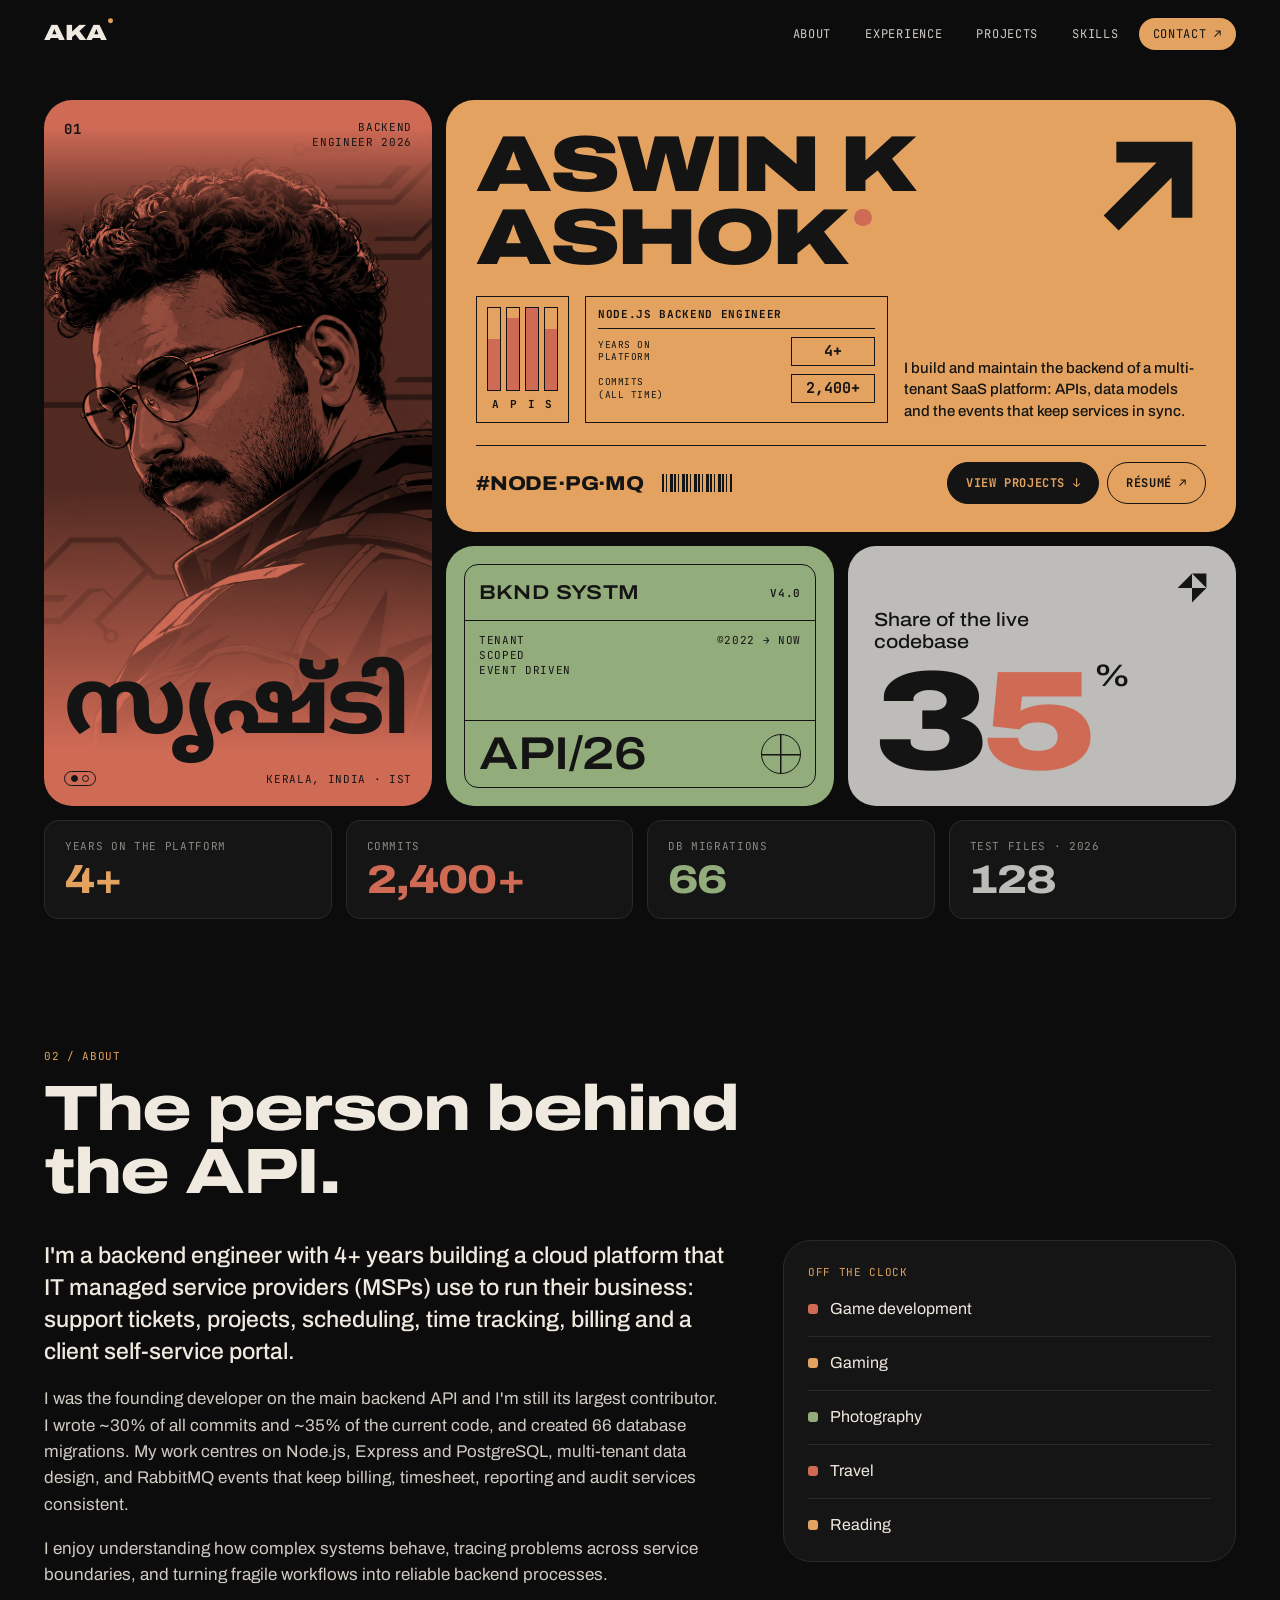
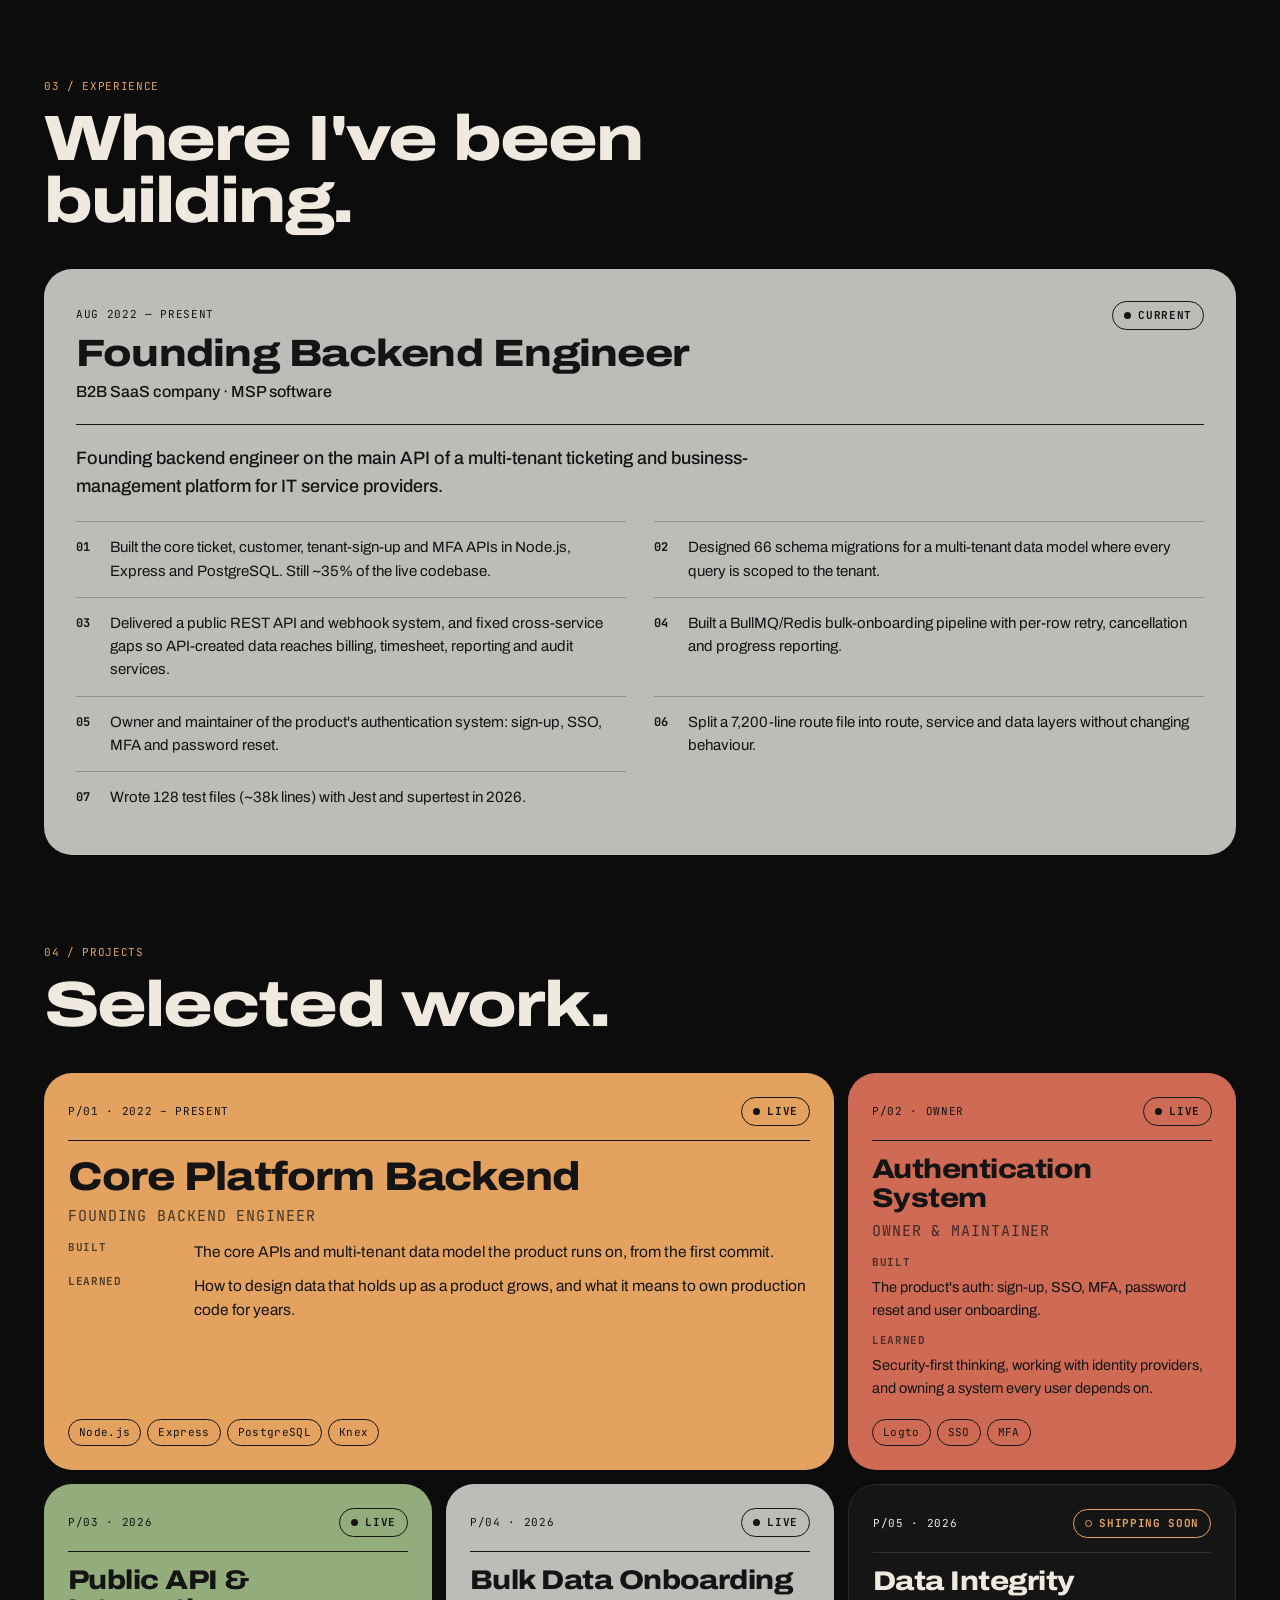
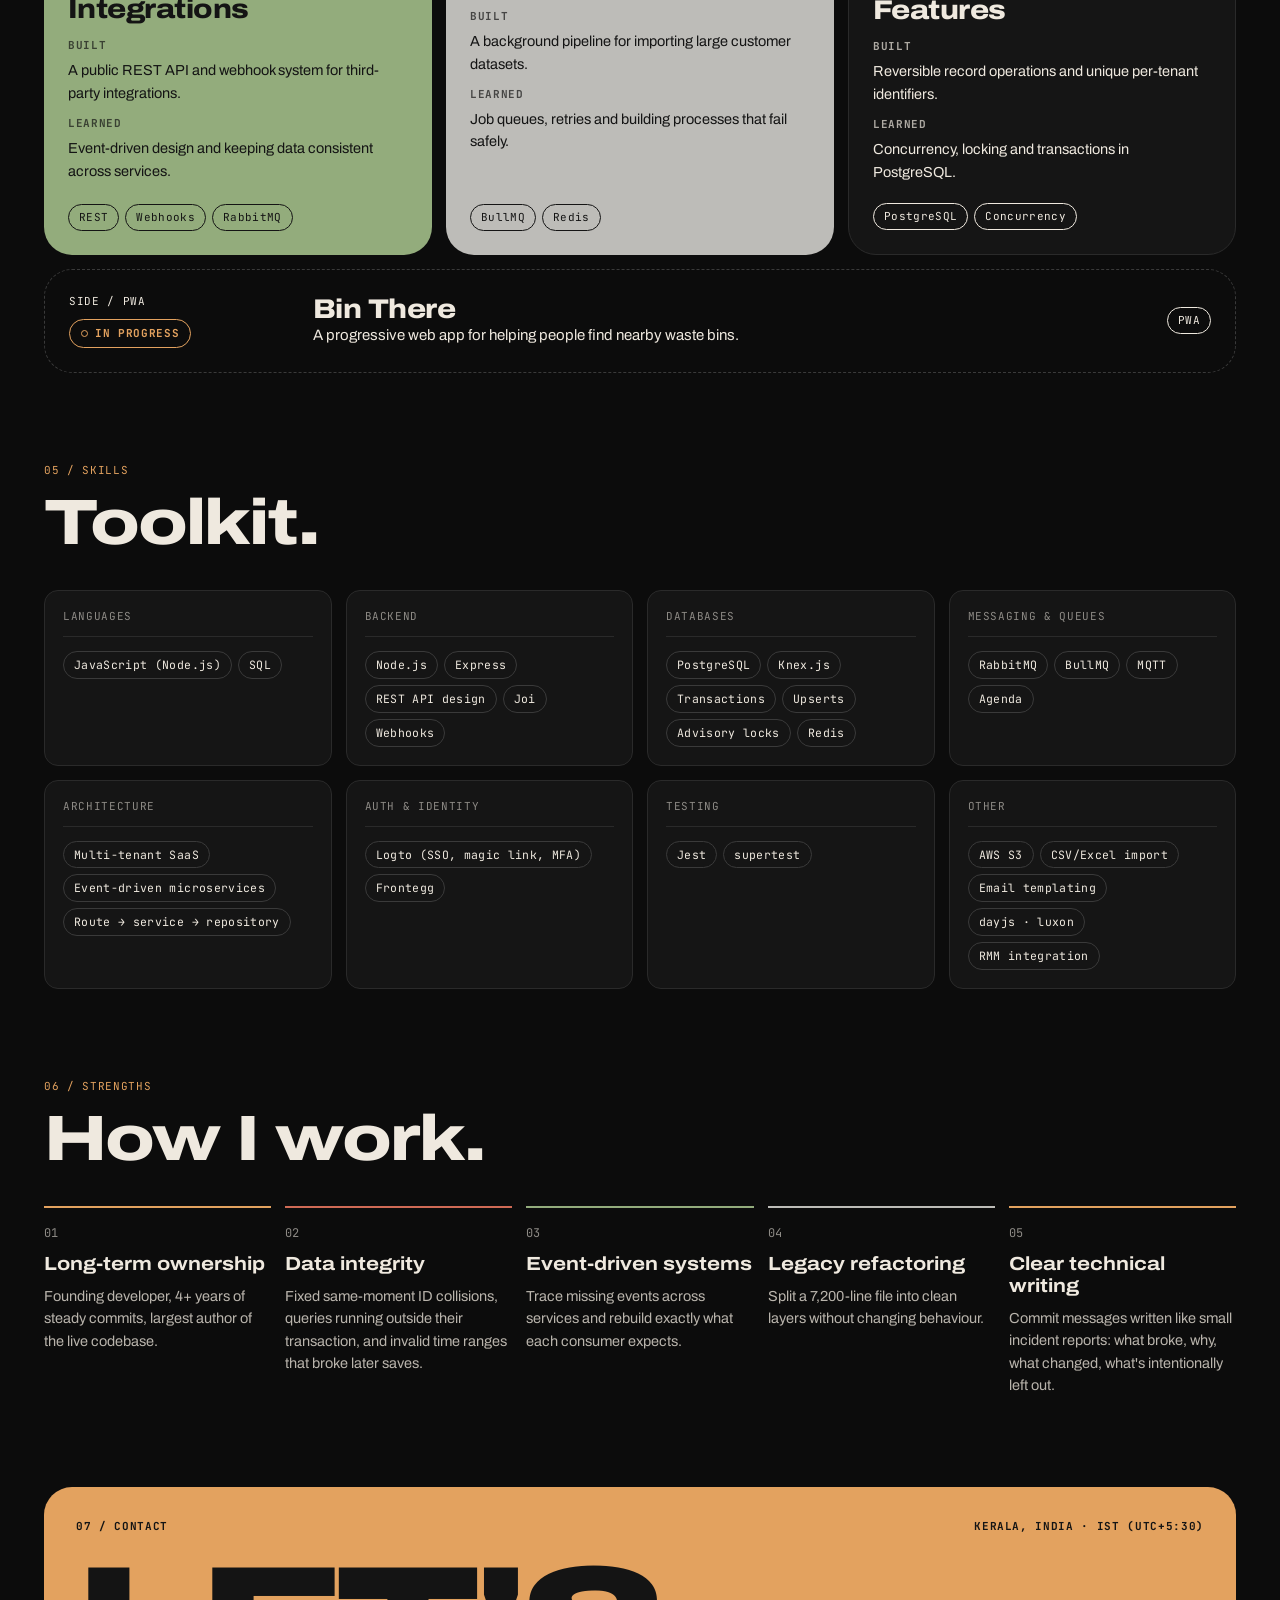
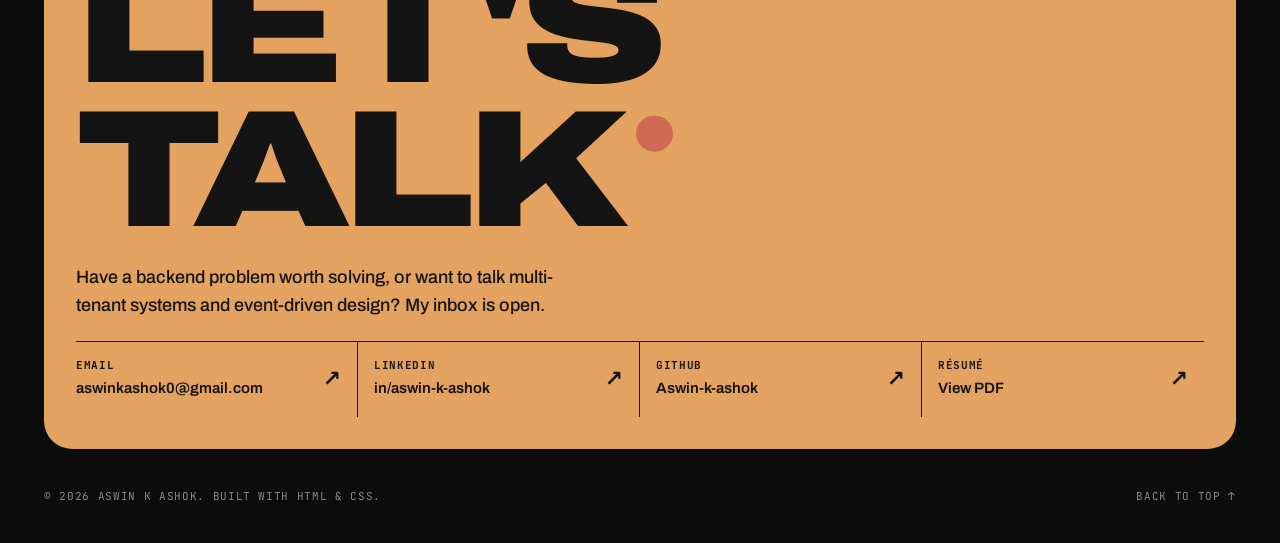
==== index.html @ 3f6110c0 "Redesign portfolio and add a new résumé Rebuild the site as a retro-cyberpunk bento grid: dark backg" ====
<!DOCTYPE html>
<html lang="en" class="no-js">

<head>
    <meta charset="UTF-8">
    <meta name="viewport" content="width=device-width, initial-scale=1.0">
    <title>Aswin K Ashok — Node.js Backend Engineer</title>
    <meta name="description"
        content="Aswin K Ashok is a Node.js backend engineer with 4+ years of experience building multi-tenant SaaS platforms, APIs, PostgreSQL data models and event-driven services.">
    <meta name="theme-color" content="#0c0c0c">
    <link rel="icon"
        href="data:image/svg+xml,%3Csvg xmlns='http://www.w3.org/2000/svg' viewBox='0 0 64 64'%3E%3Crect width='64' height='64' rx='14' fill='%23E3A25F'/%3E%3Ctext x='50%25' y='56%25' text-anchor='middle' dominant-baseline='middle' font-family='Arial Black,Arial' font-weight='900' font-size='30' fill='%23141414'%3EAK%3C/text%3E%3C/svg%3E">
    <link rel="preconnect" href="https://fonts.googleapis.com">
    <link rel="preconnect" href="https://fonts.gstatic.com" crossorigin>
    <link
        href="https://fonts.googleapis.com/css2?family=Archivo:wdth,wght@62..125,300..900&family=JetBrains+Mono:wght@400;500;700&family=Noto+Sans+Malayalam:wght@800&display=swap"
        rel="stylesheet">
    <link rel="stylesheet" href="style.css">
</head>

<body>

    <!-- ============ NAV ============ -->
    <header class="nav" id="top">
        <div class="wrap nav__inner">
            <a href="#hero" class="nav__logo">AKA<span class="dot"></span></a>
            <nav aria-label="Primary">
                <ul class="nav__menu" id="nav-menu">
                    <li><a href="#about">About</a></li>
                    <li><a href="#experience">Experience</a></li>
                    <li><a href="#projects">Projects</a></li>
                    <li><a href="#skills">Skills</a></li>
                    <li><a href="#contact" class="nav__cta">Contact ↗</a></li>
                </ul>
            </nav>
            <button class="nav__toggle" aria-label="Toggle menu" aria-expanded="false" aria-controls="nav-menu">
                <span></span><span></span>
            </button>
        </div>
    </header>

    <main>

        <!-- ============ HERO (bento) ============ -->
        <section class="hero wrap" id="hero">
            <div class="bento">

                <!-- Photo card -->
                <article class="card card--red hero__photo reveal">
                    <div class="card__meta">
                        <span class="mono">01</span>
                        <span class="mono right">Backend<br>Engineer 2026</span>
                    </div>
                    <img src="profile_pic.png" alt="Portrait of Aswin K Ashok" class="duotone">
                    <div class="glyph" lang="ml" aria-hidden="true">സൃഷ്ടി</div>
                    <div class="card__foot">
                        <span class="pill-dots"><i></i><i></i></span>
                        <span class="mono">Kerala, India · IST</span>
                    </div>
                </article>

                <!-- Name card -->
                <article class="card card--orange hero__name reveal">
                    <div class="hero__top">
                        <h1 class="wordmark">ASWIN K<br>ASHOK<span class="dot dot--red"></span></h1>
                        <svg class="arrow" viewBox="0 0 100 100" aria-hidden="true">
                            <path d="M22 12 H88 V78 H70 V43 L24 89 L11 76 L57 30 H22 Z" />
                        </svg>
                    </div>

                    <div class="hero__mid">
                        <div class="gauge" aria-hidden="true">
                            <div class="gauge__bars">
                                <span style="--h:62%"></span><span style="--h:88%"></span><span
                                    style="--h:100%"></span><span style="--h:74%"></span>
                            </div>
                            <div class="gauge__labels mono"><span>A</span><span>P</span><span>I</span><span>S</span>
                            </div>
                        </div>
                        <div class="readout">
                            <div class="readout__head mono">NODE.JS BACKEND ENGINEER</div>
                            <div class="readout__row">
                                <span class="mono">YEARS ON<br>PLATFORM</span>
                                <span class="readout__val">4+</span>
                            </div>
                            <div class="readout__row">
                                <span class="mono">COMMITS<br>(ALL TIME)</span>
                                <span class="readout__val">2,400+</span>
                            </div>
                        </div>
                        <p class="hero__tagline">I build and maintain the backend of a multi-tenant SaaS platform:
                            APIs, data models and the events that keep services in sync.</p>
                    </div>

                    <div class="hero__bottom">
                        <span class="code">#NODE·PG·MQ</span>
                        <span class="barcode" aria-hidden="true"></span>
                        <div class="hero__ctas">
                            <a href="#projects" class="btn btn--dark">View Projects ↓</a>
                            <a href="Aswin-K-Ashok-Resume.pdf"
                                class="btn btn--line" target="_blank" rel="noopener">Résumé ↗</a>
                        </div>
                    </div>
                </article>

                <!-- System card -->
                <a href="#experience" class="card card--green hero__sys reveal">
                    <div class="sys__panel">
                        <div class="sys__title">
                            <span>BKND SYSTM</span>
                            <span class="mono">v4.0</span>
                        </div>
                        <div class="sys__body">
                            <span class="mono">TENANT<br>SCOPED<br>EVENT DRIVEN</span>
                            <span class="mono">©2022 → NOW</span>
                        </div>
                        <div class="sys__foot">
                            <span class="sys__big">API/26</span>
                            <span class="sys__icon" aria-hidden="true"></span>
                        </div>
                    </div>
                </a>

                <!-- Number card -->
                <article class="card card--grey hero__num reveal">
                    <svg class="mark" viewBox="0 0 40 40" aria-hidden="true">
                        <path d="M20 4 L36 4 L36 20 Z M4 20 L20 4 L20 20 Z M20 20 L36 20 L20 36 Z" />
                    </svg>
                    <p class="num__label">Share of the live<br>codebase</p>
                    <div class="num__big">3<span>5</span><sup>%</sup></div>
                </article>
            </div>
        </section>

        <!-- ============ STATS ============ -->
        <section class="stats wrap" id="stats" aria-label="Key numbers">
            <div class="stat reveal"><span class="mono">YEARS ON THE PLATFORM</span><strong>4+</strong></div>
            <div class="stat reveal"><span class="mono">COMMITS</span><strong>2,400+</strong></div>
            <div class="stat reveal"><span class="mono">DB MIGRATIONS</span><strong>66</strong></div>
            <div class="stat reveal"><span class="mono">TEST FILES · 2026</span><strong>128</strong></div>
        </section>

        <!-- ============ ABOUT ============ -->
        <section class="section wrap" id="about">
            <header class="section__head reveal">
                <span class="mono tag">02 / ABOUT</span>
                <h2>The person behind<br>the API.</h2>
            </header>
            <div class="about">
                <div class="about__text reveal">
                    <p class="lead">I'm a backend engineer with 4+ years building a cloud platform that IT managed
                        service providers (MSPs) use to run their business: support tickets, projects, scheduling,
                        time tracking, billing and a client self-service portal.</p>
                    <p>I was the founding developer on the main backend API and I'm still its largest contributor. I
                        wrote ~30% of all commits and ~35% of the current code, and created 66 database migrations.
                        My work centres on Node.js, Express and PostgreSQL, multi-tenant data design, and RabbitMQ
                        events that keep billing, timesheet, reporting and audit services consistent.</p>
                    <p>I enjoy understanding how complex systems behave, tracing problems across service
                        boundaries, and turning fragile workflows into reliable backend processes.</p>
                </div>
                <aside class="card card--dark about__side reveal">
                    <span class="mono tag">OFF THE CLOCK</span>
                    <ul class="interests">
                        <li><span class="sq sq--red"></span>Game development</li>
                        <li><span class="sq sq--orange"></span>Gaming</li>
                        <li><span class="sq sq--green"></span>Photography</li>
                        <li><span class="sq sq--red"></span>Travel</li>
                        <li><span class="sq sq--orange"></span>Reading</li>
                    </ul>
                </aside>
            </div>
        </section>

        <!-- ============ EXPERIENCE ============ -->
        <section class="section wrap" id="experience">
            <header class="section__head reveal">
                <span class="mono tag">03 / EXPERIENCE</span>
                <h2>Where I've been<br>building.</h2>
            </header>

            <article class="card card--grey job reveal">
                <div class="job__head">
                    <div>
                        <span class="mono">AUG 2022 — PRESENT</span>
                        <h3>Founding Backend Engineer</h3>
                        <p class="job__co">B2B SaaS company · MSP software</p>
                    </div>
                    <span class="badge"><i></i>Current</span>
                </div>
                <p class="job__summary">Founding backend engineer on the main API of a multi-tenant ticketing and
                    business-management platform for IT service providers.</p>
                <ol class="job__list">
                    <li>Built the core ticket, customer, tenant-sign-up and MFA APIs in Node.js, Express and
                        PostgreSQL. Still ~35% of the live codebase.</li>
                    <li>Designed 66 schema migrations for a multi-tenant data model where every query is scoped to
                        the tenant.</li>
                    <li>Delivered a public REST API and webhook system, and fixed cross-service gaps so API-created
                        data reaches billing, timesheet, reporting and audit services.</li>
                    <li>Built a BullMQ/Redis bulk-onboarding pipeline with per-row retry, cancellation and progress
                        reporting.</li>
                    <li>Owner and maintainer of the product's authentication system: sign-up, SSO, MFA and password reset.</li>
                    <li>Split a 7,200-line route file into route, service and data layers without changing
                        behaviour.</li>
                    <li>Wrote 128 test files (~38k lines) with Jest and supertest in 2026.</li>
                </ol>
            </article>
        </section>

        <!-- ============ PROJECTS ============ -->
        <section class="section wrap" id="projects">
            <header class="section__head reveal">
                <span class="mono tag">04 / PROJECTS</span>
                <h2>Selected work.</h2>
            </header>

            <div class="projects">

                <article class="card card--orange proj proj--wide reveal">
                    <div class="proj__meta">
                        <span class="mono">P/01 · 2022 – PRESENT</span>
                        <span class="badge"><i></i>Live</span>
                    </div>
                    <h3>Core Platform Backend</h3>
                    <p class="proj__role mono">Founding backend engineer</p>
                    <dl>
                        <dt class="mono">Built</dt>
                        <dd>The core APIs and multi-tenant data model the product runs on, from the first commit.</dd>
                        <dt class="mono">Learned</dt>
                        <dd>How to design data that holds up as a product grows, and what it means to own production
                            code for years.</dd>
                    </dl>
                    <ul class="tags">
                        <li>Node.js</li><li>Express</li><li>PostgreSQL</li><li>Knex</li>
                    </ul>
                </article>

                <article class="card card--red proj reveal">
                    <div class="proj__meta">
                        <span class="mono">P/02 · OWNER</span>
                        <span class="badge"><i></i>Live</span>
                    </div>
                    <h3>Authentication System</h3>
                    <p class="proj__role mono">Owner &amp; maintainer</p>
                    <dl>
                        <dt class="mono">Built</dt>
                        <dd>The product's auth: sign-up, SSO, MFA, password reset and user onboarding.</dd>
                        <dt class="mono">Learned</dt>
                        <dd>Security-first thinking, working with identity providers, and owning a system every user
                            depends on.</dd>
                    </dl>
                    <ul class="tags">
                        <li>Logto</li><li>SSO</li><li>MFA</li>
                    </ul>
                </article>

                <article class="card card--green proj reveal">
                    <div class="proj__meta">
                        <span class="mono">P/03 · 2026</span>
                        <span class="badge"><i></i>Live</span>
                    </div>
                    <h3>Public API &amp; Integrations</h3>
                    <dl>
                        <dt class="mono">Built</dt>
                        <dd>A public REST API and webhook system for third-party integrations.</dd>
                        <dt class="mono">Learned</dt>
                        <dd>Event-driven design and keeping data consistent across services.</dd>
                    </dl>
                    <ul class="tags">
                        <li>REST</li><li>Webhooks</li><li>RabbitMQ</li>
                    </ul>
                </article>

                <article class="card card--grey proj reveal">
                    <div class="proj__meta">
                        <span class="mono">P/04 · 2026</span>
                        <span class="badge"><i></i>Live</span>
                    </div>
                    <h3>Bulk Data Onboarding</h3>
                    <dl>
                        <dt class="mono">Built</dt>
                        <dd>A background pipeline for importing large customer datasets.</dd>
                        <dt class="mono">Learned</dt>
                        <dd>Job queues, retries and building processes that fail safely.</dd>
                    </dl>
                    <ul class="tags">
                        <li>BullMQ</li><li>Redis</li>
                    </ul>
                </article>

                <article class="card card--dark proj reveal">
                    <div class="proj__meta">
                        <span class="mono">P/05 · 2026</span>
                        <span class="badge badge--wip"><i></i>Shipping soon</span>
                    </div>
                    <h3>Data Integrity Features</h3>
                    <dl>
                        <dt class="mono">Built</dt>
                        <dd>Reversible record operations and unique per-tenant identifiers.</dd>
                        <dt class="mono">Learned</dt>
                        <dd>Concurrency, locking and transactions in PostgreSQL.</dd>
                    </dl>
                    <ul class="tags">
                        <li>PostgreSQL</li><li>Concurrency</li>
                    </ul>
                </article>

                <article class="card card--outline proj proj--side reveal">
                    <div class="proj__meta">
                        <span class="mono">SIDE / PWA</span>
                        <span class="badge badge--wip"><i></i>In progress</span>
                    </div>
                    <div>
                        <h3>Bin There</h3>
                        <p>A progressive web app for helping people find nearby waste bins.</p>
                    </div>
                    <ul class="tags">
                        <li>PWA</li>
                    </ul>
                </article>
            </div>
        </section>

        <!-- ============ SKILLS ============ -->
        <section class="section wrap" id="skills">
            <header class="section__head reveal">
                <span class="mono tag">05 / SKILLS</span>
                <h2>Toolkit.</h2>
            </header>

            <div class="skills">
                <div class="skill reveal"><span class="mono">Languages</span>
                    <ul class="tags"><li>JavaScript (Node.js)</li><li>SQL</li></ul>
                </div>
                <div class="skill reveal"><span class="mono">Backend</span>
                    <ul class="tags"><li>Node.js</li><li>Express</li><li>REST API design</li><li>Joi</li><li>Webhooks</li></ul>
                </div>
                <div class="skill reveal"><span class="mono">Databases</span>
                    <ul class="tags"><li>PostgreSQL</li><li>Knex.js</li><li>Transactions</li><li>Upserts</li><li>Advisory locks</li><li>Redis</li></ul>
                </div>
                <div class="skill reveal"><span class="mono">Messaging &amp; Queues</span>
                    <ul class="tags"><li>RabbitMQ</li><li>BullMQ</li><li>MQTT</li><li>Agenda</li></ul>
                </div>
                <div class="skill reveal"><span class="mono">Architecture</span>
                    <ul class="tags"><li>Multi-tenant SaaS</li><li>Event-driven microservices</li><li>Route → service → repository</li></ul>
                </div>
                <div class="skill reveal"><span class="mono">Auth &amp; Identity</span>
                    <ul class="tags"><li>Logto (SSO, magic link, MFA)</li><li>Frontegg</li></ul>
                </div>
                <div class="skill reveal"><span class="mono">Testing</span>
                    <ul class="tags"><li>Jest</li><li>supertest</li></ul>
                </div>
                <div class="skill reveal"><span class="mono">Other</span>
                    <ul class="tags"><li>AWS S3</li><li>CSV/Excel import</li><li>Email templating</li><li>dayjs · luxon</li><li>RMM integration</li></ul>
                </div>
            </div>
        </section>

        <!-- ============ HIGHLIGHTS ============ -->
        <section class="section wrap" id="highlights">
            <header class="section__head reveal">
                <span class="mono tag">06 / STRENGTHS</span>
                <h2>How I work.</h2>
            </header>
            <div class="highlights">
                <div class="hl reveal"><span class="hl__n">01</span>
                    <h3>Long-term ownership</h3>
                    <p>Founding developer, 4+ years of steady commits, largest author of the live codebase.</p>
                </div>
                <div class="hl reveal"><span class="hl__n">02</span>
                    <h3>Data integrity</h3>
                    <p>Fixed same-moment ID collisions, queries running outside their transaction, and invalid time
                        ranges that broke later saves.</p>
                </div>
                <div class="hl reveal"><span class="hl__n">03</span>
                    <h3>Event-driven systems</h3>
                    <p>Trace missing events across services and rebuild exactly what each consumer expects.</p>
                </div>
                <div class="hl reveal"><span class="hl__n">04</span>
                    <h3>Legacy refactoring</h3>
                    <p>Split a 7,200-line file into clean layers without changing behaviour.</p>
                </div>
                <div class="hl reveal"><span class="hl__n">05</span>
                    <h3>Clear technical writing</h3>
                    <p>Commit messages written like small incident reports: what broke, why, what changed, what's
                        intentionally left out.</p>
                </div>
            </div>
        </section>

        <!-- ============ CONTACT ============ -->
        <section class="section wrap" id="contact">
            <div class="card card--orange contact reveal">
                <div class="contact__top">
                    <span class="mono">07 / CONTACT</span>
                    <span class="mono">KERALA, INDIA · IST (UTC+5:30)</span>
                </div>
                <h2 class="contact__title">LET'S<br>TALK<span class="dot dot--red"></span></h2>
                <p class="contact__blurb">Have a backend problem worth solving, or want to talk multi-tenant
                    systems and event-driven design? My inbox is open.</p>
                <div class="contact__links">
                    <a href="mailto:aswinkashok0@gmail.com" class="clink">
                        <span class="mono">EMAIL</span><span>aswinkashok0@gmail.com</span><b>↗</b>
                    </a>
                    <a href="https://www.linkedin.com/in/aswin-k-ashok/" target="_blank" rel="noopener" class="clink">
                        <span class="mono">LINKEDIN</span><span>in/aswin-k-ashok</span><b>↗</b>
                    </a>
                    <a href="https://github.com/Aswin-k-ashok" target="_blank" rel="noopener" class="clink">
                        <span class="mono">GITHUB</span><span>Aswin-k-ashok</span><b>↗</b>
                    </a>
                    <a href="Aswin-K-Ashok-Resume.pdf"
                        target="_blank" rel="noopener" class="clink">
                        <span class="mono">RÉSUMÉ</span><span>View PDF</span><b>↗</b>
                    </a>
                </div>
            </div>
        </section>

    </main>

    <footer class="footer wrap">
        <span class="mono">© 2026 Aswin K Ashok. Built with HTML &amp; CSS.</span>
        <a href="#hero" class="mono">Back to top ↑</a>
    </footer>

    <script src="script.js"></script>
</body>

</html>
---- style.css ----
/* =========================================================
   Aswin K Ashok — portfolio
   Retro-cyberpunk bento: black canvas, warm panel colours,
   wide grotesk display type + mono micro-labels.
   ========================================================= */

:root {
    --bg: #0c0c0c;
    --bg-2: #151515;
    --line-dark: #2a2a2a;
    --ink: #141414;
    --paper: #efe9df;
    --muted: #8d8a85;

    --red: #cf6a55;
    --orange: #e3a25f;
    --green: #93ac7c;
    --grey: #bdbcb8;

    --radius: 28px;
    --radius-sm: 14px;
    --gap: 14px;

    --display: "Archivo", "Arial Black", system-ui, sans-serif;
    --mono: "JetBrains Mono", ui-monospace, "SFMono-Regular", Consolas, monospace;
}

*,
*::before,
*::after {
    margin: 0;
    padding: 0;
    box-sizing: border-box;
}

html {
    scroll-behavior: smooth;
    scroll-padding-top: 90px;
}

body {
    background: var(--bg);
    color: var(--paper);
    font-family: var(--display);
    font-stretch: 100%;
    font-size: 16px;
    line-height: 1.55;
    -webkit-font-smoothing: antialiased;
    overflow-x: hidden;
}

img {
    display: block;
    max-width: 100%;
}

a {
    color: inherit;
    text-decoration: none;
}

ul,
ol {
    list-style: none;
}

::selection {
    background: var(--orange);
    color: var(--ink);
}

:focus-visible {
    outline: 2px solid var(--orange);
    outline-offset: 3px;
    border-radius: 6px;
}

.wrap {
    width: 100%;
    max-width: 1240px;
    margin: 0 auto;
    padding: 0 24px;
}

.mono {
    font-family: var(--mono);
    font-size: 11px;
    letter-spacing: 0.06em;
    text-transform: uppercase;
    line-height: 1.35;
}

.right {
    text-align: right;
}

.dot {
    display: inline-block;
    width: 0.22em;
    height: 0.22em;
    border-radius: 50%;
    background: var(--orange);
    margin-left: 0.08em;
    vertical-align: top;
    transform: translateY(0.1em);
}

.dot--red {
    background: var(--red);
}

/* ---------------- Cards ---------------- */

.card {
    position: relative;
    border-radius: var(--radius);
    padding: 24px;
    color: var(--ink);
    overflow: hidden;
}

.card--red { background: var(--red); }
.card--orange { background: var(--orange); }
.card--green { background: var(--green); }
.card--grey { background: var(--grey); }

.card--dark {
    background: var(--bg-2);
    color: var(--paper);
    border: 1px solid var(--line-dark);
}

.card--outline {
    background: transparent;
    color: var(--paper);
    border: 1.5px dashed #3a3a3a;
}

/* ---------------- Nav ---------------- */

.nav {
    position: fixed;
    inset: 0 0 auto 0;
    z-index: 50;
    padding: 16px 0;
    transition: background 0.3s, backdrop-filter 0.3s, padding 0.3s;
}

.nav.is-scrolled {
    background: rgba(12, 12, 12, 0.78);
    backdrop-filter: blur(12px);
    -webkit-backdrop-filter: blur(12px);
    padding: 10px 0;
    border-bottom: 1px solid var(--line-dark);
}

.nav__inner {
    display: flex;
    align-items: center;
    justify-content: space-between;
}

.nav__logo {
    font-weight: 900;
    font-stretch: 125%;
    font-size: 22px;
    letter-spacing: -0.01em;
}

.nav__menu {
    display: flex;
    align-items: center;
    gap: 6px;
}

.nav__menu a {
    font-family: var(--mono);
    font-size: 12px;
    text-transform: uppercase;
    letter-spacing: 0.06em;
    padding: 8px 14px;
    border-radius: 999px;
    color: #cfcac2;
    transition: background 0.2s, color 0.2s;
}

.nav__menu a:hover {
    background: #1f1f1f;
    color: var(--paper);
}

.nav__menu .nav__cta {
    background: var(--orange);
    color: var(--ink);
}

.nav__menu .nav__cta:hover {
    background: var(--paper);
    color: var(--ink);
}

.nav__toggle {
    display: none;
    width: 44px;
    height: 44px;
    border-radius: 50%;
    border: 1px solid #333;
    background: var(--bg-2);
    cursor: pointer;
    flex-direction: column;
    align-items: center;
    justify-content: center;
    gap: 6px;
}

.nav__toggle span {
    display: block;
    width: 18px;
    height: 2px;
    background: var(--paper);
    transition: transform 0.25s;
}

.nav__toggle[aria-expanded="true"] span:first-child { transform: translateY(4px) rotate(45deg); }
.nav__toggle[aria-expanded="true"] span:last-child { transform: translateY(-4px) rotate(-45deg); }

/* ---------------- Hero bento ---------------- */

.hero {
    padding-top: 100px;
    padding-bottom: var(--gap);
}

.bento {
    display: grid;
    grid-template-columns: repeat(12, 1fr);
    grid-template-rows: auto minmax(260px, auto);
    gap: var(--gap);
}

.hero__photo { grid-column: 1 / 5; grid-row: 1 / 3; }
.hero__name { grid-column: 5 / 13; grid-row: 1; }
.hero__sys { grid-column: 5 / 9; grid-row: 2; }
.hero__num { grid-column: 9 / 13; grid-row: 2; }

/* Photo card */
.hero__photo {
    display: flex;
    flex-direction: column;
    min-height: 560px;
    padding: 20px;
}

.card__meta,
.card__foot {
    display: flex;
    justify-content: space-between;
    align-items: flex-start;
    position: relative;
    z-index: 2;
}

.card__meta .mono:first-child {
    font-size: 14px;
    font-weight: 700;
}

.duotone {
    position: absolute;
    inset: 0;
    width: 100%;
    height: 100%;
    object-fit: cover;
    object-position: 50% 20%;
    filter: grayscale(1) contrast(1.25) brightness(1.05);
    mix-blend-mode: multiply;
    -webkit-mask-image: linear-gradient(to bottom, transparent 4%, #000 18%, #000 55%, transparent 92%);
    mask-image: linear-gradient(to bottom, transparent 4%, #000 18%, #000 55%, transparent 92%);
}

.glyph {
    position: relative;
    z-index: 2;
    margin-top: auto;
    font-family: "Noto Sans Malayalam", var(--display);
    font-weight: 800;
    font-size: clamp(56px, 7vw, 92px);
    line-height: 1.1;
    color: var(--ink);
    letter-spacing: -0.02em;
}

.card__foot {
    margin-top: 10px;
    align-items: center;
}

.pill-dots {
    display: inline-flex;
    gap: 4px;
    border: 1.5px solid var(--ink);
    border-radius: 999px;
    padding: 3px 6px;
}

.pill-dots i {
    width: 7px;
    height: 7px;
    border-radius: 50%;
    border: 1.5px solid var(--ink);
}

.pill-dots i:first-child { background: var(--ink); }

/* Name card */
.hero__name {
    display: flex;
    flex-direction: column;
    gap: 22px;
    padding: 28px 30px;
}

.hero__top {
    display: flex;
    justify-content: space-between;
    align-items: flex-start;
    gap: 20px;
}

.wordmark {
    font-weight: 900;
    font-stretch: 125%;
    font-size: clamp(40px, 6.2vw, 84px);
    line-height: 0.92;
    letter-spacing: -0.03em;
}

.arrow {
    width: clamp(64px, 9vw, 120px);
    flex-shrink: 0;
    fill: var(--ink);
    transition: transform 0.4s cubic-bezier(.2, .8, .2, 1);
}

.hero__name:hover .arrow {
    transform: translate(6px, -6px);
}

.hero__mid {
    display: grid;
    grid-template-columns: auto 1fr 1fr;
    gap: 16px;
    align-items: stretch;
}

.gauge {
    border: 1.5px solid var(--ink);
    padding: 10px;
    display: flex;
    flex-direction: column;
    gap: 6px;
}

.gauge__bars {
    display: flex;
    gap: 5px;
    height: 84px;
}

.gauge__bars span {
    position: relative;
    width: 14px;
    border: 1.5px solid var(--ink);
}

.gauge__bars span::after {
    content: "";
    position: absolute;
    left: 0;
    right: 0;
    bottom: 0;
    height: var(--h);
    background: var(--red);
    transform-origin: bottom;
    animation: fill 1.6s cubic-bezier(.2, .8, .2, 1) both;
}

.gauge__bars span:nth-child(2)::after { animation-delay: .1s; }
.gauge__bars span:nth-child(3)::after { animation-delay: .2s; }
.gauge__bars span:nth-child(4)::after { animation-delay: .3s; }

@keyframes fill {
    from { transform: scaleY(0); }
    to { transform: scaleY(1); }
}

.gauge__labels {
    display: flex;
    justify-content: space-around;
    font-weight: 700;
}

.readout {
    border: 1.5px solid var(--ink);
    padding: 10px 12px;
    display: flex;
    flex-direction: column;
    gap: 8px;
}

.readout__head {
    font-weight: 700;
    border-bottom: 1.5px solid var(--ink);
    padding-bottom: 6px;
}

.readout__row {
    display: flex;
    justify-content: space-between;
    align-items: center;
    gap: 10px;
}

.readout__row .mono {
    font-size: 9.5px;
}

.readout__val {
    font-family: var(--mono);
    font-weight: 700;
    font-size: 15px;
    border: 1.5px solid var(--ink);
    padding: 2px 10px;
    min-width: 84px;
    text-align: center;
}

.hero__tagline {
    font-size: 15px;
    line-height: 1.45;
    font-weight: 500;
    align-self: end;
}

.hero__bottom {
    display: flex;
    align-items: center;
    gap: 18px;
    border-top: 1.5px solid var(--ink);
    padding-top: 16px;
    flex-wrap: wrap;
}

.code {
    font-weight: 800;
    font-stretch: 112%;
    font-size: 20px;
    letter-spacing: -0.01em;
}

.barcode {
    width: 70px;
    height: 18px;
    background: repeating-linear-gradient(90deg,
            var(--ink) 0 2px, transparent 2px 4px,
            var(--ink) 4px 5px, transparent 5px 8px,
            var(--ink) 8px 11px, transparent 11px 12px);
}

.hero__ctas {
    margin-left: auto;
    display: flex;
    gap: 8px;
    flex-wrap: wrap;
}

.btn {
    font-family: var(--mono);
    font-size: 12px;
    font-weight: 700;
    letter-spacing: 0.05em;
    text-transform: uppercase;
    padding: 11px 18px;
    border-radius: 999px;
    border: 1.5px solid var(--ink);
    transition: transform 0.2s, background 0.2s, color 0.2s;
}

.btn:hover { transform: translateY(-2px); }

.btn--dark {
    background: var(--ink);
    color: var(--orange);
}

.btn--line:hover {
    background: var(--ink);
    color: var(--orange);
}

/* System card */
.hero__sys {
    display: flex;
    padding: 18px;
    transition: transform 0.3s;
}

.hero__sys:hover { transform: translateY(-4px); }

.sys__panel {
    flex: 1;
    border: 1.5px solid var(--ink);
    border-radius: var(--radius-sm);
    display: flex;
    flex-direction: column;
}

.sys__title {
    display: flex;
    justify-content: space-between;
    align-items: center;
    padding: 12px 14px;
    border-bottom: 1.5px solid var(--ink);
    font-stretch: 118%;
    font-weight: 600;
    font-size: 20px;
    letter-spacing: 0.01em;
}

.sys__body {
    flex: 1;
    display: flex;
    justify-content: space-between;
    align-items: flex-start;
    padding: 12px 14px;
}

.sys__foot {
    display: flex;
    justify-content: space-between;
    align-items: center;
    border-top: 1.5px solid var(--ink);
    padding: 10px 14px;
}

.sys__big {
    font-stretch: 118%;
    font-weight: 600;
    font-size: clamp(30px, 3.6vw, 46px);
    line-height: 1;
    letter-spacing: -0.01em;
}

.sys__icon {
    width: 40px;
    height: 40px;
    border: 1.5px solid var(--ink);
    border-radius: 50%;
    background:
        linear-gradient(var(--ink), var(--ink)) center / 1.5px 100% no-repeat,
        linear-gradient(var(--ink), var(--ink)) center / 100% 1.5px no-repeat;
    transition: transform 0.6s;
}

.hero__sys:hover .sys__icon { transform: rotate(135deg); }

/* Number card */
.hero__num {
    display: flex;
    flex-direction: column;
    padding: 24px 26px;
}

.mark {
    width: 36px;
    align-self: flex-end;
    fill: var(--ink);
}

.num__label {
    margin-top: auto;
    font-stretch: 112%;
    font-size: 19px;
    line-height: 1.15;
    font-weight: 500;
}

.num__big {
    font-weight: 900;
    font-stretch: 125%;
    font-size: clamp(88px, 11vw, 150px);
    line-height: 0.85;
    letter-spacing: -0.04em;
    margin-top: 10px;
    display: flex;
    align-items: flex-start;
}

.num__big span { color: var(--red); }

.num__big sup {
    font-size: 0.22em;
    font-weight: 700;
    margin-left: 0.15em;
    letter-spacing: 0;
}

/* ---------------- Stats strip ---------------- */

.stats {
    display: grid;
    grid-template-columns: repeat(4, 1fr);
    gap: var(--gap);
    padding-bottom: 40px;
}

.stat {
    border: 1px solid var(--line-dark);
    border-radius: var(--radius-sm);
    padding: 18px 20px;
    display: flex;
    flex-direction: column;
    gap: 6px;
    background: var(--bg-2);
}

.stat .mono { color: var(--muted); }

.stat strong {
    font-weight: 800;
    font-stretch: 120%;
    font-size: clamp(28px, 3.4vw, 40px);
    line-height: 1;
    letter-spacing: -0.02em;
}

.stat:nth-child(1) strong { color: var(--orange); }
.stat:nth-child(2) strong { color: var(--red); }
.stat:nth-child(3) strong { color: var(--green); }
.stat:nth-child(4) strong { color: var(--grey); }

/* ---------------- Sections ---------------- */

.section {
    padding-top: 90px;
}

.section__head {
    display: flex;
    flex-direction: column;
    gap: 14px;
    margin-bottom: 36px;
}

.tag {
    color: var(--orange);
}

.section__head h2 {
    font-weight: 800;
    font-stretch: 125%;
    font-size: clamp(34px, 5vw, 64px);
    line-height: 0.98;
    letter-spacing: -0.03em;
}

/* About */
.about {
    display: grid;
    grid-template-columns: 1.6fr 1fr;
    gap: var(--gap);
    align-items: start;
}

.about__text {
    display: flex;
    flex-direction: column;
    gap: 18px;
    color: #cfcac2;
    font-size: 17px;
    max-width: 68ch;
}

.about__text .lead {
    color: var(--paper);
    font-size: clamp(19px, 2vw, 23px);
    line-height: 1.4;
    font-weight: 500;
}

.about__side {
    display: flex;
    flex-direction: column;
    gap: 18px;
}

.interests {
    display: flex;
    flex-direction: column;
    gap: 14px;
}

.interests li {
    display: flex;
    gap: 12px;
    align-items: baseline;
    font-size: 16px;
    padding-bottom: 14px;
    border-bottom: 1px solid var(--line-dark);
}

.interests li:last-child { border-bottom: 0; padding-bottom: 0; }

.sq {
    flex-shrink: 0;
    width: 10px;
    height: 10px;
    border-radius: 3px;
}

.sq--red { background: var(--red); }
.sq--orange { background: var(--orange); }
.sq--green { background: var(--green); }

/* Experience */
.job {
    padding: 32px;
}

.job__head {
    display: flex;
    justify-content: space-between;
    align-items: flex-start;
    gap: 16px;
    padding-bottom: 20px;
    border-bottom: 1.5px solid var(--ink);
}

.job__head h3 {
    font-weight: 800;
    font-stretch: 120%;
    font-size: clamp(24px, 3.2vw, 38px);
    line-height: 1.05;
    letter-spacing: -0.02em;
    margin: 8px 0 6px;
}

.job__co {
    font-weight: 500;
}

.job__summary {
    font-size: 18px;
    font-weight: 500;
    margin: 20px 0;
    max-width: 70ch;
}

.job__list {
    display: grid;
    grid-template-columns: 1fr 1fr;
    gap: 0 28px;
    counter-reset: b;
}

.job__list li {
    counter-increment: b;
    display: grid;
    grid-template-columns: 34px 1fr;
    padding: 14px 0;
    border-top: 1px solid rgba(20, 20, 20, 0.25);
    font-size: 15px;
}

.job__list li::before {
    content: counter(b, decimal-leading-zero);
    font-family: var(--mono);
    font-size: 12px;
    font-weight: 700;
    padding-top: 2px;
}

.badge {
    display: inline-flex;
    align-items: center;
    gap: 7px;
    font-family: var(--mono);
    font-size: 11px;
    font-weight: 700;
    text-transform: uppercase;
    letter-spacing: 0.06em;
    border: 1.5px solid currentColor;
    border-radius: 999px;
    padding: 5px 11px;
    white-space: nowrap;
}

.badge i {
    width: 7px;
    height: 7px;
    border-radius: 50%;
    background: currentColor;
    animation: blink 2s infinite;
}

.badge--wip i {
    background: transparent;
    border: 1.5px solid currentColor;
    animation: none;
}

@keyframes blink {
    50% { opacity: 0.25; }
}

/* Projects */
.projects {
    display: grid;
    grid-template-columns: repeat(3, 1fr);
    gap: var(--gap);
}

.proj {
    display: flex;
    flex-direction: column;
    gap: 14px;
    transition: transform 0.3s cubic-bezier(.2, .8, .2, 1);
}

.proj:hover { transform: translateY(-4px); }

.proj--wide { grid-column: span 2; }

.proj--side {
    grid-column: 1 / -1;
    display: grid;
    grid-template-columns: 220px 1fr auto;
    align-items: center;
    gap: 24px;
}

.proj--side .proj__meta {
    flex-direction: column;
    align-items: flex-start;
    border: 0;
    padding: 0;
}

.proj--side .tags { margin: 0; padding: 0; }

.proj__meta {
    display: flex;
    justify-content: space-between;
    align-items: center;
    gap: 10px;
    padding-bottom: 14px;
    border-bottom: 1.5px solid currentColor;
}

.proj h3 {
    font-weight: 800;
    font-stretch: 115%;
    font-size: clamp(21px, 2.2vw, 27px);
    line-height: 1.08;
    letter-spacing: -0.02em;
}

.proj--wide h3 {
    font-size: clamp(26px, 3.4vw, 40px);
}

.proj__role {
    margin-top: -6px;
    opacity: 0.75;
}

.proj dl {
    display: grid;
    gap: 6px;
    font-size: 14.5px;
}

.proj--wide dl {
    grid-template-columns: 110px 1fr;
    gap: 10px 16px;
    font-size: 15.5px;
}

.proj dt {
    font-weight: 700;
    opacity: 0.7;
}

.proj dd + dt { margin-top: 6px; }
.proj--wide dd + dt { margin-top: 0; }

.proj p { font-size: 15px; }

.tags {
    display: flex;
    flex-wrap: wrap;
    gap: 6px;
    margin-top: auto;
    padding-top: 6px;
}

.tags li {
    font-family: var(--mono);
    font-size: 11px;
    letter-spacing: 0.03em;
    border: 1.2px solid currentColor;
    border-radius: 999px;
    padding: 4px 10px;
}

.card--dark .proj__meta,
.card--outline .proj__meta {
    border-color: #333;
}

.card--dark .badge,
.card--outline .badge { color: var(--orange); }

/* Skills */
.skills {
    display: grid;
    grid-template-columns: repeat(4, 1fr);
    gap: var(--gap);
}

.skill {
    background: var(--bg-2);
    border: 1px solid var(--line-dark);
    border-radius: var(--radius-sm);
    padding: 18px;
    display: flex;
    flex-direction: column;
    gap: 14px;
    transition: border-color 0.2s;
}

.skill > .mono {
    color: var(--muted);
    padding-bottom: 12px;
    border-bottom: 1px solid var(--line-dark);
}

.skill .tags { margin-top: 0; padding-top: 0; }

.skill .tags li {
    color: var(--paper);
    border-color: #3a3a3a;
    font-size: 11.5px;
}

.skill:nth-child(4n+1):hover { border-color: var(--orange); }
.skill:nth-child(4n+2):hover { border-color: var(--red); }
.skill:nth-child(4n+3):hover { border-color: var(--green); }
.skill:nth-child(4n+4):hover { border-color: var(--grey); }

/* Highlights */
.highlights {
    display: grid;
    grid-template-columns: repeat(5, 1fr);
    gap: var(--gap);
}

.hl {
    border-top: 2px solid var(--paper);
    padding-top: 16px;
    display: flex;
    flex-direction: column;
    gap: 10px;
}

.hl:nth-child(1) { border-color: var(--orange); }
.hl:nth-child(2) { border-color: var(--red); }
.hl:nth-child(3) { border-color: var(--green); }
.hl:nth-child(4) { border-color: var(--grey); }
.hl:nth-child(5) { border-color: var(--orange); }

.hl__n {
    font-family: var(--mono);
    font-size: 12px;
    color: var(--muted);
}

.hl h3 {
    font-stretch: 115%;
    font-weight: 700;
    font-size: 19px;
    line-height: 1.15;
}

.hl p {
    color: #b9b4ac;
    font-size: 14.5px;
}

/* Contact */
.contact {
    padding: 32px;
    display: flex;
    flex-direction: column;
    gap: 22px;
}

.contact__top {
    display: flex;
    justify-content: space-between;
    gap: 12px;
    flex-wrap: wrap;
    font-weight: 700;
}

.contact__title {
    font-weight: 900;
    font-stretch: 125%;
    font-size: clamp(64px, 13vw, 180px);
    line-height: 0.86;
    letter-spacing: -0.045em;
}

.contact__blurb {
    max-width: 52ch;
    font-size: 18px;
    font-weight: 500;
}

.contact__links {
    display: grid;
    grid-template-columns: repeat(4, 1fr);
    border-top: 1.5px solid var(--ink);
}

.clink {
    display: grid;
    grid-template-columns: 1fr auto;
    gap: 4px 10px;
    padding: 16px 16px 16px 0;
    border-right: 1.5px solid var(--ink);
    transition: background 0.2s, color 0.2s, padding 0.2s;
}

.clink + .clink { padding-left: 16px; }
.clink:last-child { border-right: 0; }

.clink .mono { font-weight: 700; grid-column: 1; }

.clink span:nth-child(2) {
    grid-column: 1;
    font-weight: 600;
    font-size: 15px;
    overflow-wrap: anywhere;
}

.clink b {
    grid-column: 2;
    grid-row: 1 / 3;
    align-self: center;
    font-size: 22px;
    transition: transform 0.25s;
}

.clink:hover b { transform: translate(3px, -3px); }
.clink:hover span:nth-child(2) { text-decoration: underline; text-underline-offset: 3px; }

/* Footer */
.footer {
    display: flex;
    justify-content: space-between;
    gap: 12px;
    flex-wrap: wrap;
    padding-top: 40px;
    padding-bottom: 40px;
    color: var(--muted);
}

.footer a:hover { color: var(--orange); }

/* ---------------- Reveal ---------------- */

.reveal {
    opacity: 0;
    transform: translateY(18px);
    transition: opacity 0.7s ease, transform 0.7s cubic-bezier(.2, .8, .2, 1);
}

.reveal.is-in {
    opacity: 1;
    transform: none;
}

.no-js .reveal {
    opacity: 1;
    transform: none;
}

@media (prefers-reduced-motion: reduce) {
    html { scroll-behavior: auto; }

    *,
    *::before,
    *::after {
        animation: none !important;
        transition: none !important;
    }

    .reveal { opacity: 1; transform: none; }
}

/* ---------------- Responsive ---------------- */

@media (max-width: 1080px) {
    .bento {
        grid-template-columns: repeat(6, 1fr);
        grid-template-rows: auto;
    }

    .hero__name { grid-column: 1 / -1; grid-row: 1; }
    .hero__photo { grid-column: 1 / 4; grid-row: 2 / 4; min-height: 480px; }
    .hero__sys { grid-column: 4 / 7; grid-row: 2; }
    .hero__num { grid-column: 4 / 7; grid-row: 3; }

    .skills { grid-template-columns: repeat(2, 1fr); }
    .highlights { grid-template-columns: repeat(3, 1fr); row-gap: 28px; }
    .contact__links { grid-template-columns: repeat(2, 1fr); }
    .clink:nth-child(2) { border-right: 0; }
    .clink:nth-child(3) { padding-left: 0; }
    .clink:nth-child(n+3) { border-top: 1.5px solid var(--ink); }
}

@media (max-width: 860px) {
    .nav__toggle { display: flex; }

    .nav__menu {
        position: absolute;
        top: calc(100% + 8px);
        left: 16px;
        right: 16px;
        flex-direction: column;
        align-items: stretch;
        gap: 4px;
        padding: 10px;
        background: var(--bg-2);
        border: 1px solid var(--line-dark);
        border-radius: 20px;
        opacity: 0;
        transform: translateY(-8px);
        pointer-events: none;
        transition: opacity 0.2s, transform 0.2s;
    }

    .nav__menu.is-open {
        opacity: 1;
        transform: none;
        pointer-events: auto;
    }

    .nav__menu a {
        display: block;
        padding: 14px 16px;
        font-size: 13px;
    }

    .hero__mid { grid-template-columns: auto 1fr; }
    .hero__tagline { grid-column: 1 / -1; }

    .about { grid-template-columns: 1fr; }
    .stats { grid-template-columns: repeat(2, 1fr); }
    .projects { grid-template-columns: 1fr 1fr; }
    .proj--wide { grid-column: 1 / -1; }
    .job__list { grid-template-columns: 1fr; }
}

@media (max-width: 640px) {
    .wrap { padding: 0 16px; }

    :root {
        --radius: 22px;
        --gap: 10px;
    }

    .hero { padding-top: 84px; }

    .bento { grid-template-columns: 1fr; }
    .hero__name,
    .hero__photo,
    .hero__sys,
    .hero__num { grid-column: 1; grid-row: auto; }

    .hero__photo { min-height: 420px; }
    .hero__sys { min-height: 240px; }
    .hero__name { padding: 22px; }

    .hero__mid { grid-template-columns: 1fr; }
    .gauge { display: none; }
    .readout__val { min-width: 74px; }

    .hero__ctas { margin-left: 0; width: 100%; }
    .hero__ctas .btn { flex: 1; text-align: center; }
    .barcode { margin-left: auto; }

    .card { padding: 20px; }
    .job, .contact { padding: 22px; }
    .job__head { flex-direction: column-reverse; }

    .projects { grid-template-columns: 1fr; }
    .proj--wide dl { grid-template-columns: 1fr; gap: 6px; }
    .proj--wide dd + dt { margin-top: 6px; }

    .skills { grid-template-columns: 1fr; }
    .highlights { grid-template-columns: 1fr; }

    .contact__links { grid-template-columns: 1fr; }
    .clink,
    .clink + .clink {
        padding: 14px 0;
        border-right: 0;
        border-top: 1.5px solid var(--ink);
    }
    .clink:first-child { border-top: 0; }

    .section { padding-top: 64px; }
}

@media (max-width: 640px) {
    .proj--side { grid-template-columns: 1fr; gap: 14px; }
}
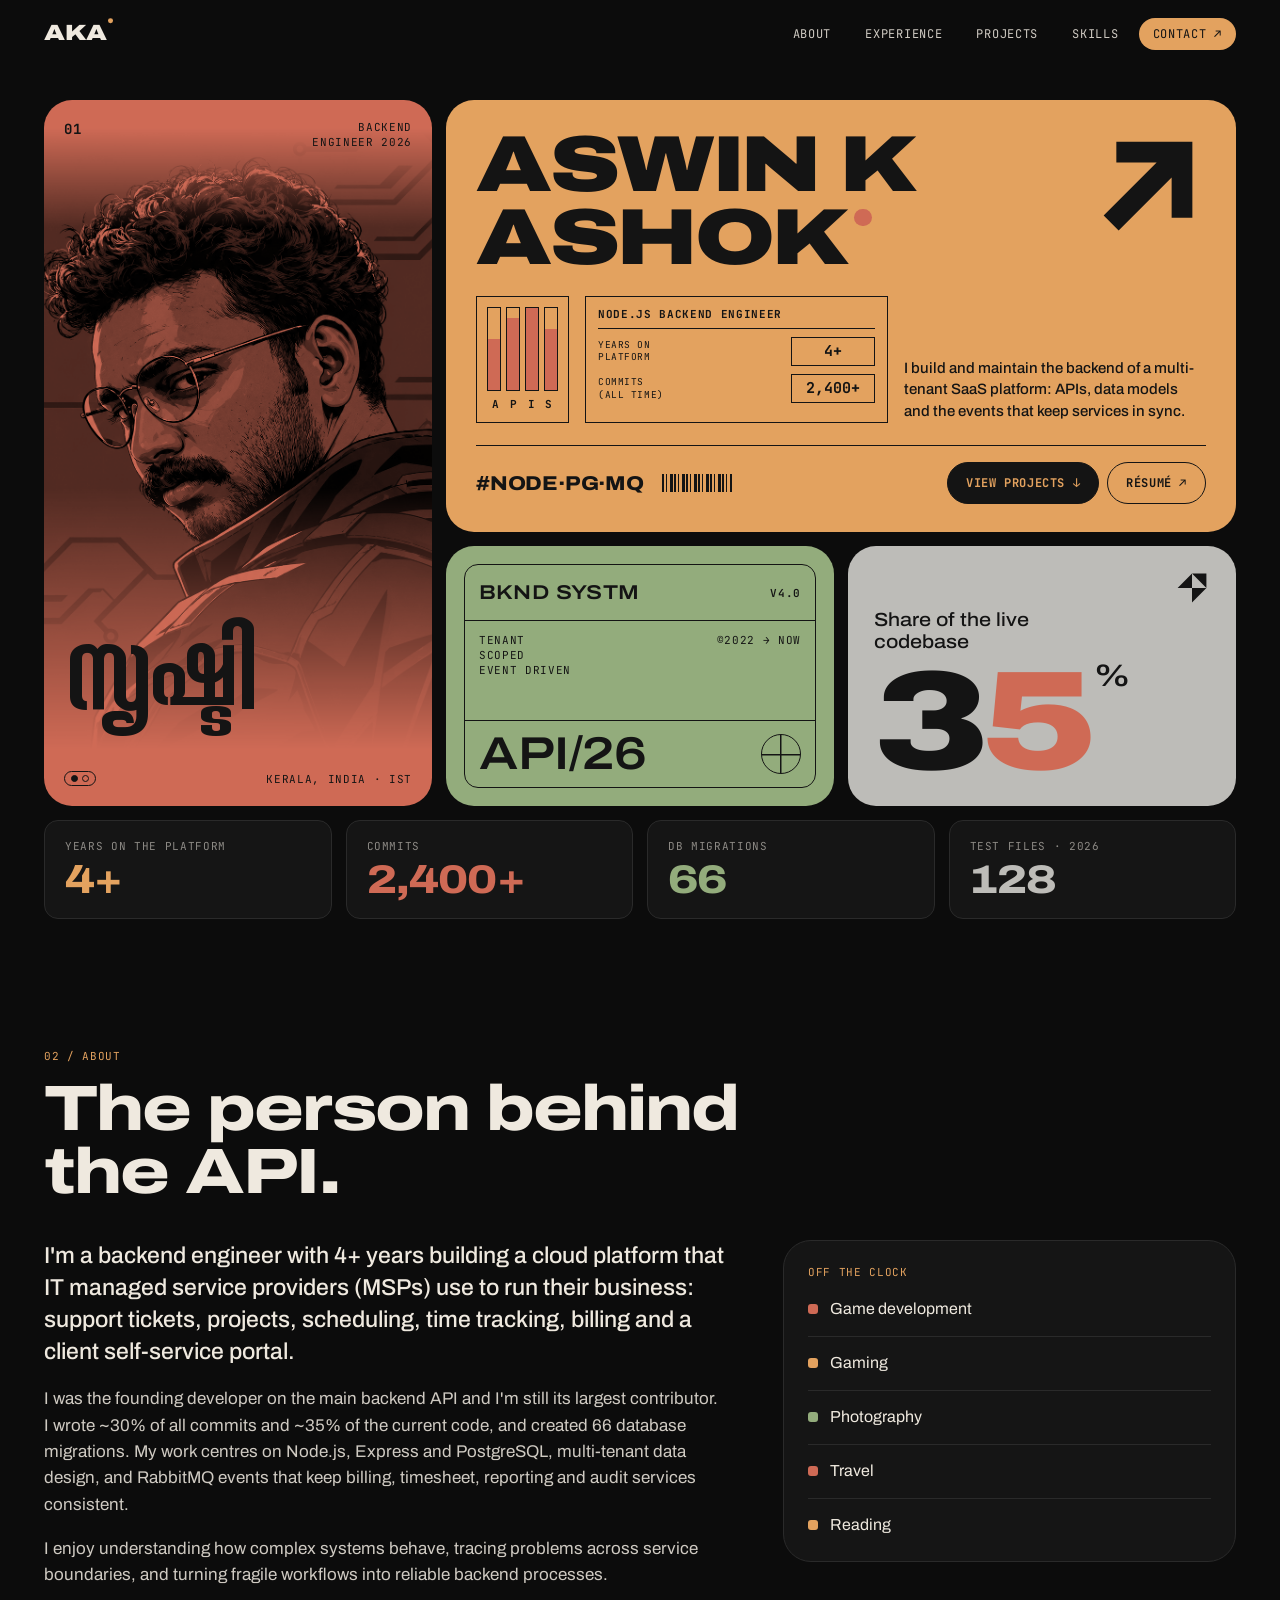
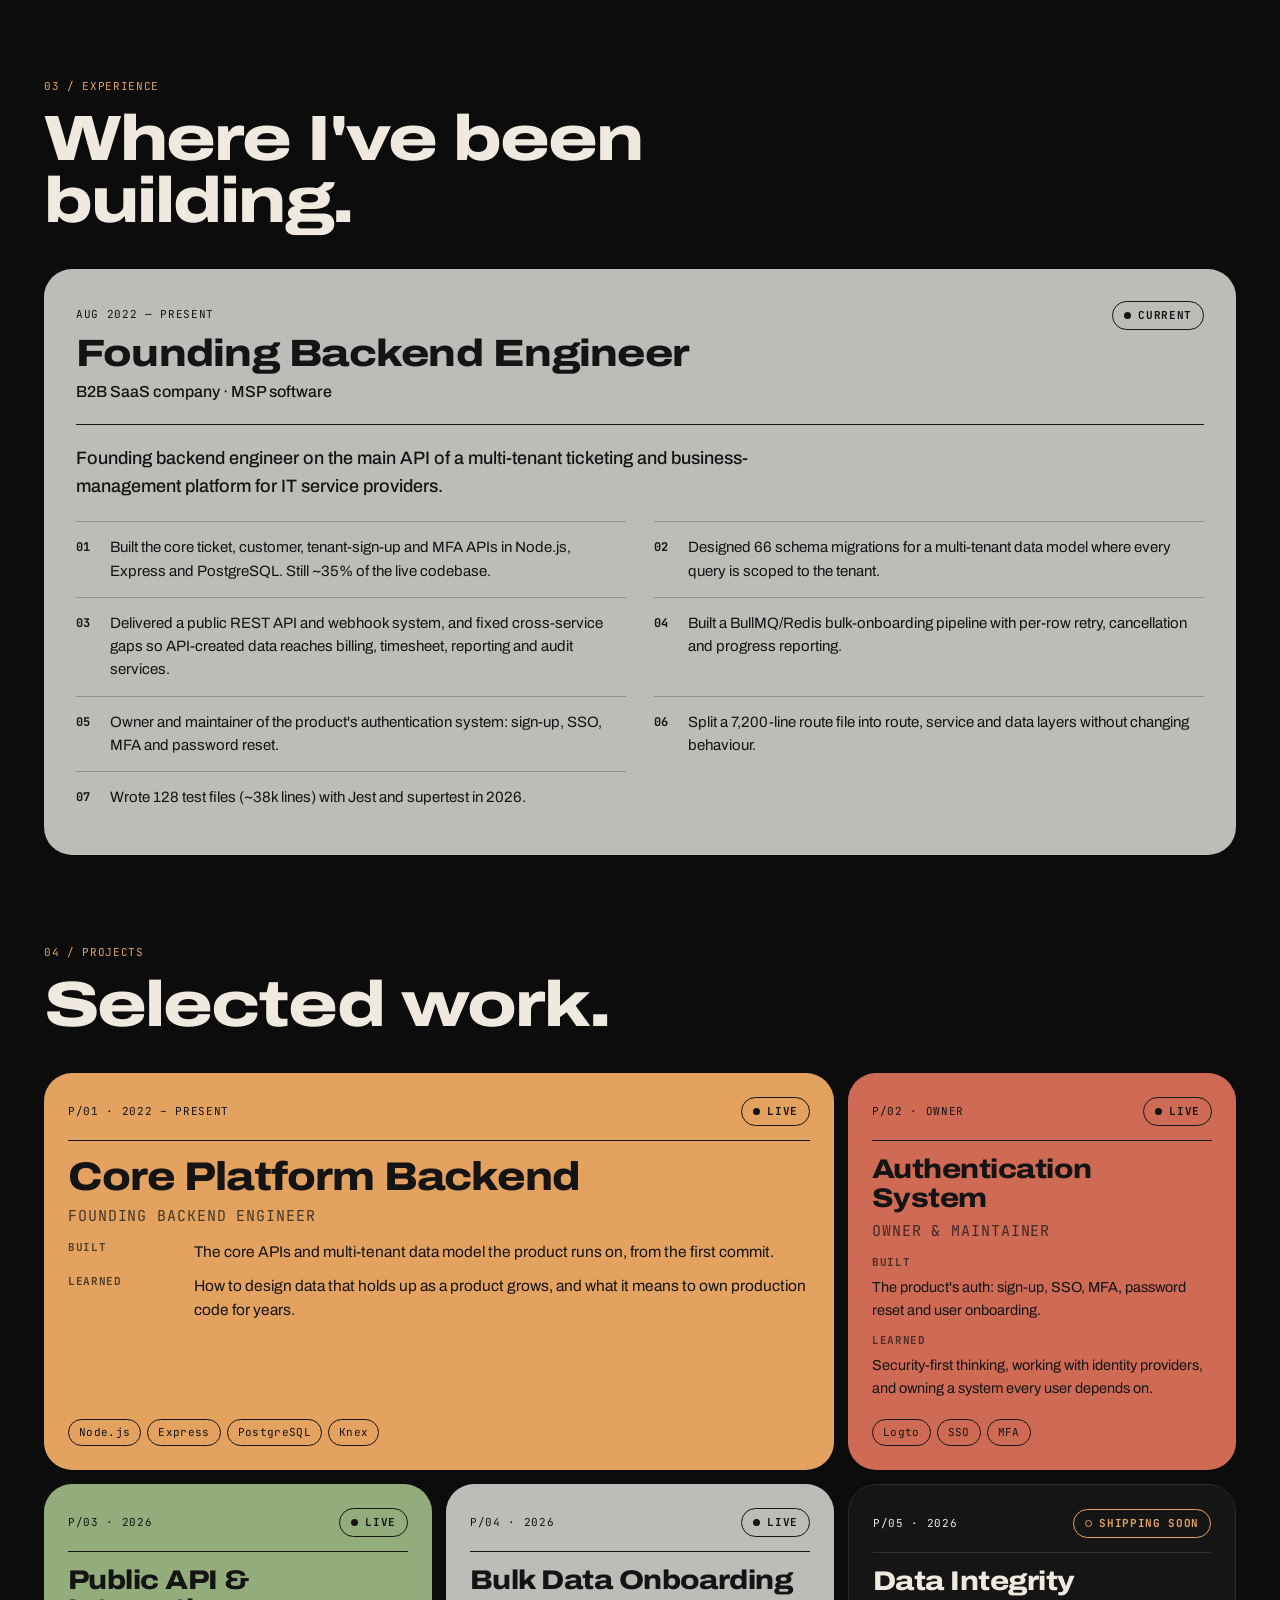
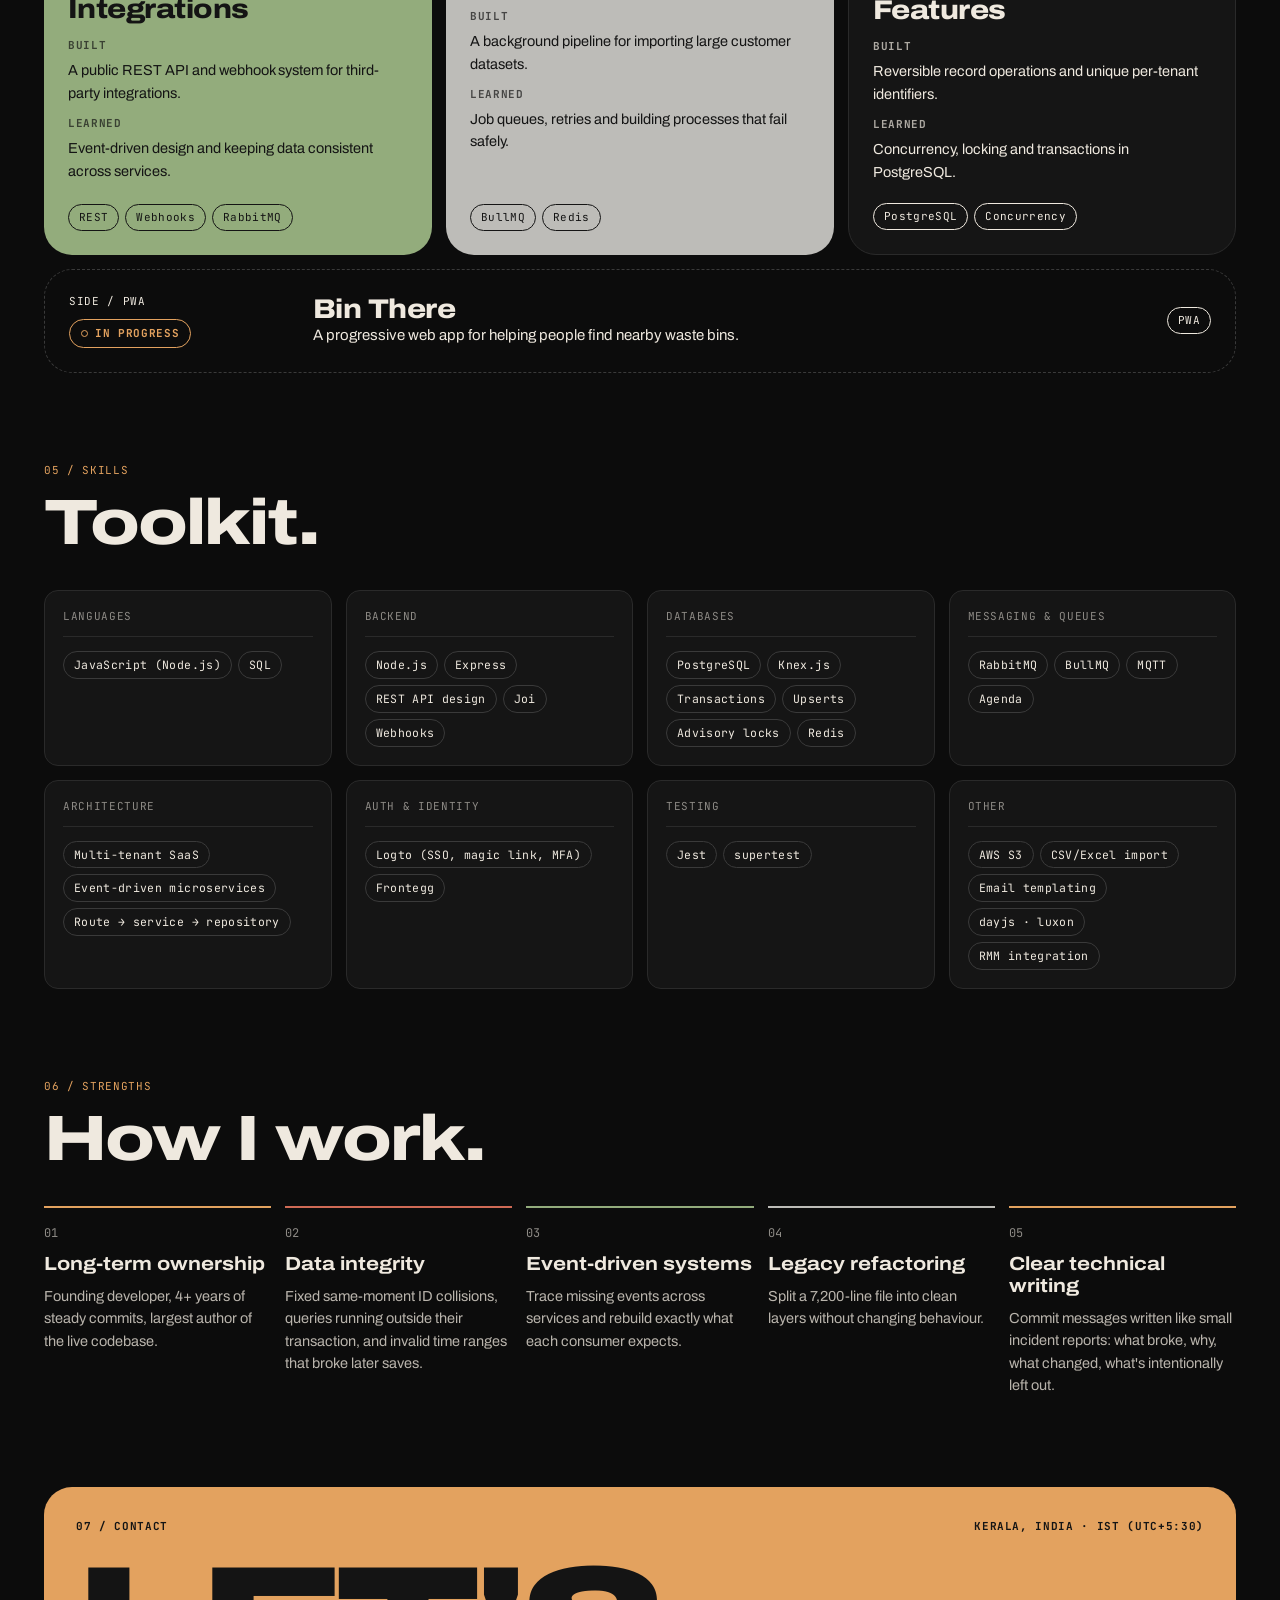
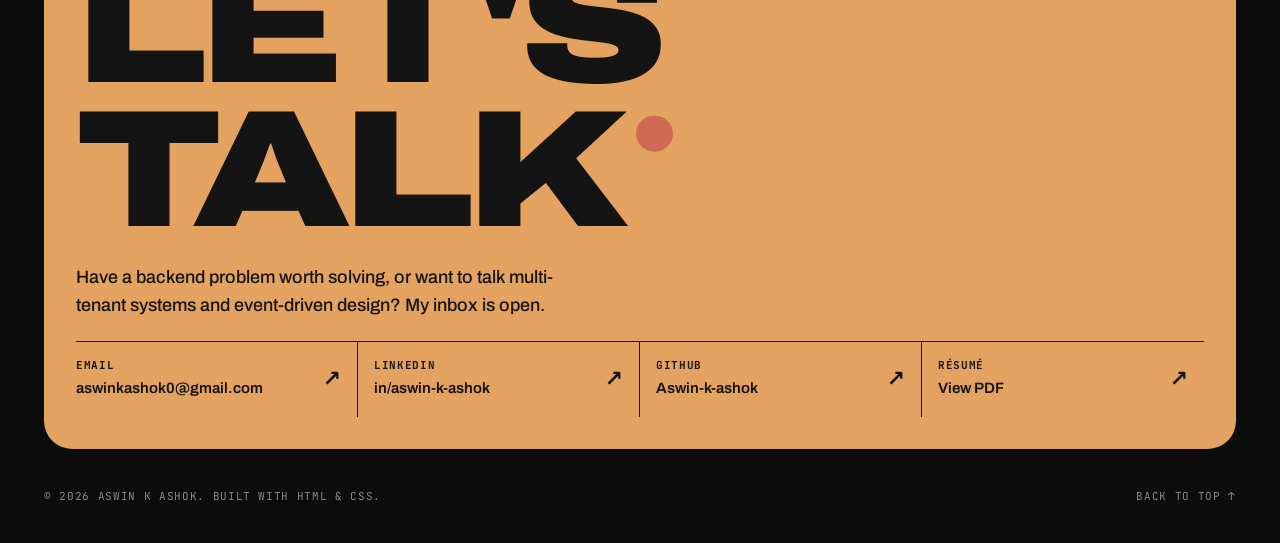
==== commit 63427195: "hero panel font updated" ====
--- a/index.html
+++ b/index.html
@@ -13,7 +13,7 @@
     <link rel="preconnect" href="https://fonts.googleapis.com">
     <link rel="preconnect" href="https://fonts.gstatic.com" crossorigin>
     <link
-        href="https://fonts.googleapis.com/css2?family=Archivo:wdth,wght@62..125,300..900&family=JetBrains+Mono:wght@400;500;700&family=Noto+Sans+Malayalam:wght@800&display=swap"
+        href="https://fonts.googleapis.com/css2?family=Archivo:wdth,wght@62..125,300..900&family=JetBrains+Mono:wght@400;500;700&family=Anek+Malayalam:wdth,wght@75..125,800&display=swap"
         rel="stylesheet">
     <link rel="stylesheet" href="style.css">
 </head>
@@ -41,7 +41,7 @@
 
     <main>
 
-        <!-- ============ HERO (bento) ============ -->
+        <!-- ============ HERO (bento) ============ --->
         <section class="hero wrap" id="hero">
             <div class="bento">
 
--- a/style.css
+++ b/style.css
@@ -3,6 +3,14 @@
    Retro-cyberpunk bento: black canvas, warm panel colours,
    wide grotesk display type + mono micro-labels.
    ========================================================= */
+
+/* Uroob by Swathanthra Malayalam Computing (SIL OFL) */
+@font-face {
+    font-family: "Uroob";
+    src: url("fonts/Uroob-Regular.woff2") format("woff2");
+    font-weight: 400;
+    font-display: swap;
+}
 
 :root {
     --bg: #0c0c0c;
@@ -282,10 +290,11 @@
     position: relative;
     z-index: 2;
     margin-top: auto;
-    font-family: "Noto Sans Malayalam", var(--display);
-    font-weight: 800;
-    font-size: clamp(56px, 7vw, 92px);
-    line-height: 1.1;
+    /* previous: "Anek Malayalam", font-stretch 125%, weight 800, clamp(56px, 7vw, 92px) */
+    font-family: "Uroob", "Anek Malayalam", var(--display);
+    font-weight: 400;
+    font-size: clamp(84px, 10.5vw, 140px);
+    line-height: 1.05;
     color: var(--ink);
     letter-spacing: -0.02em;
 }
